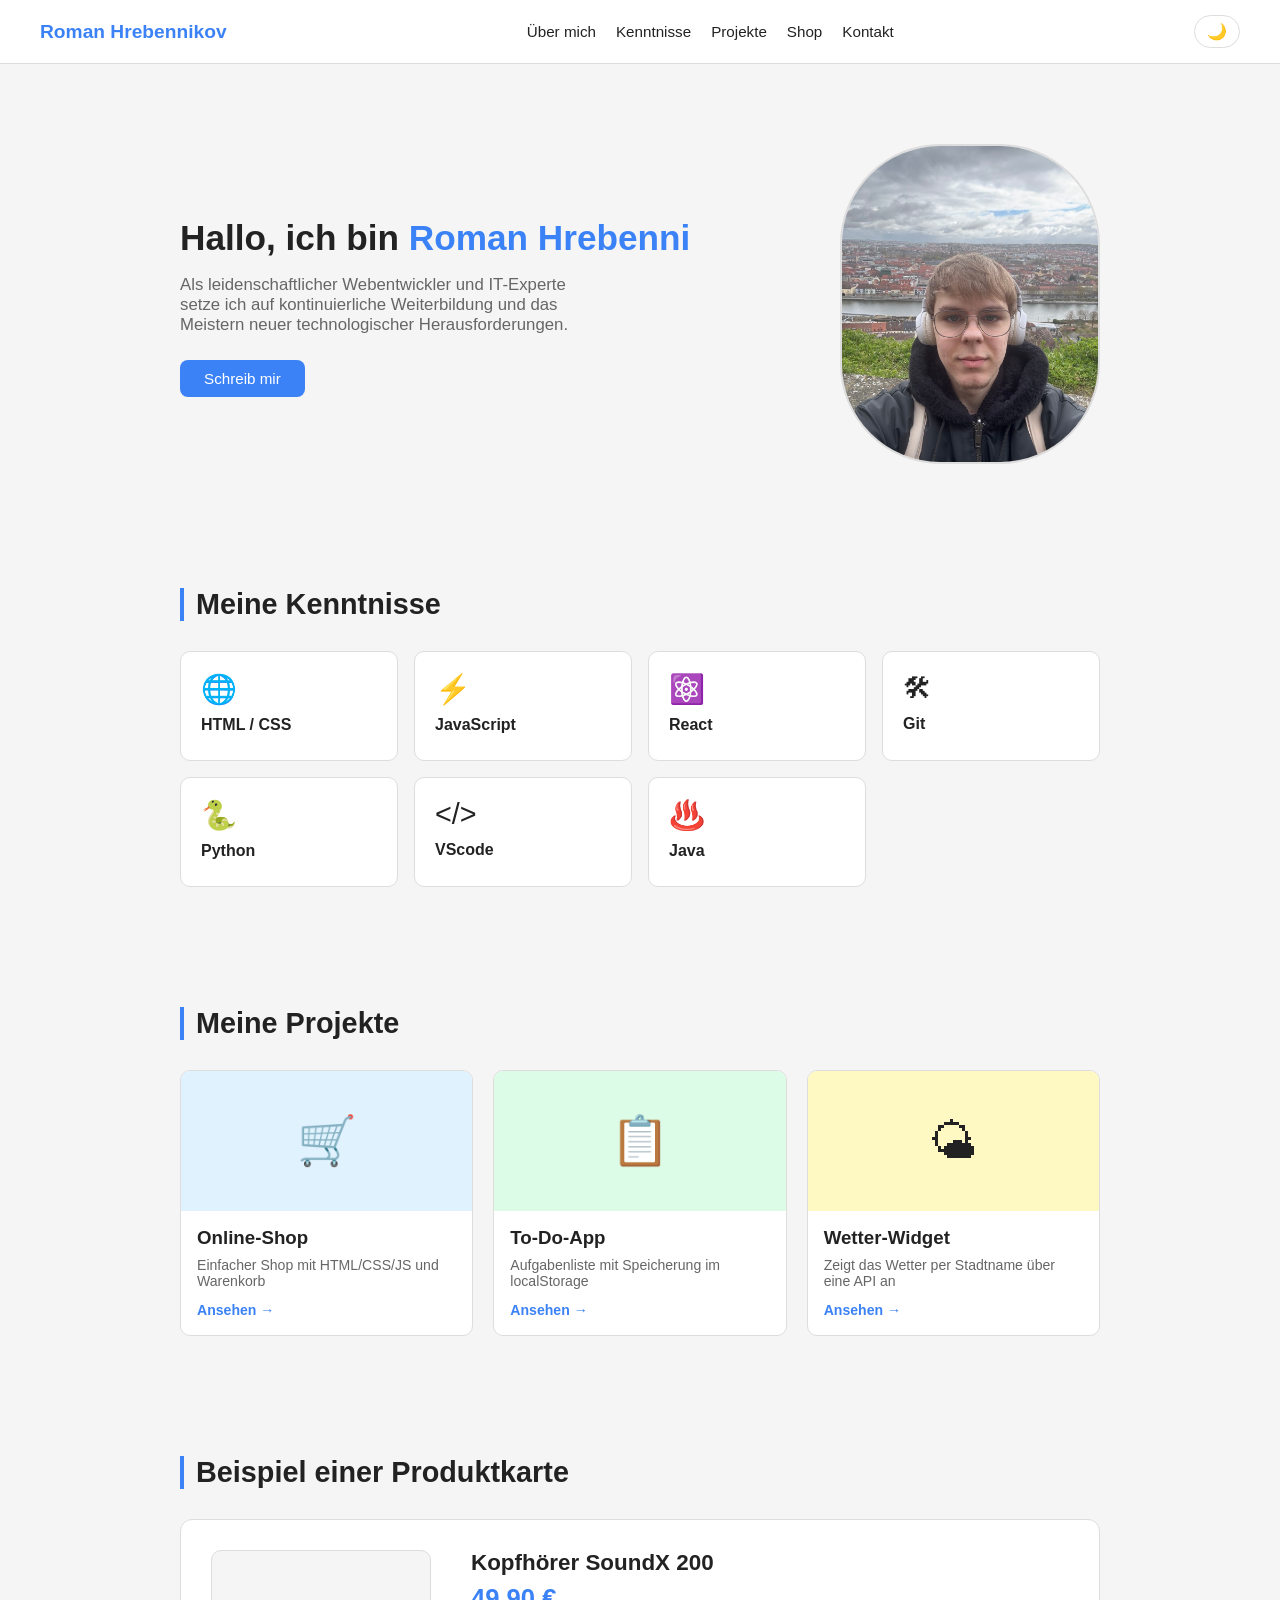
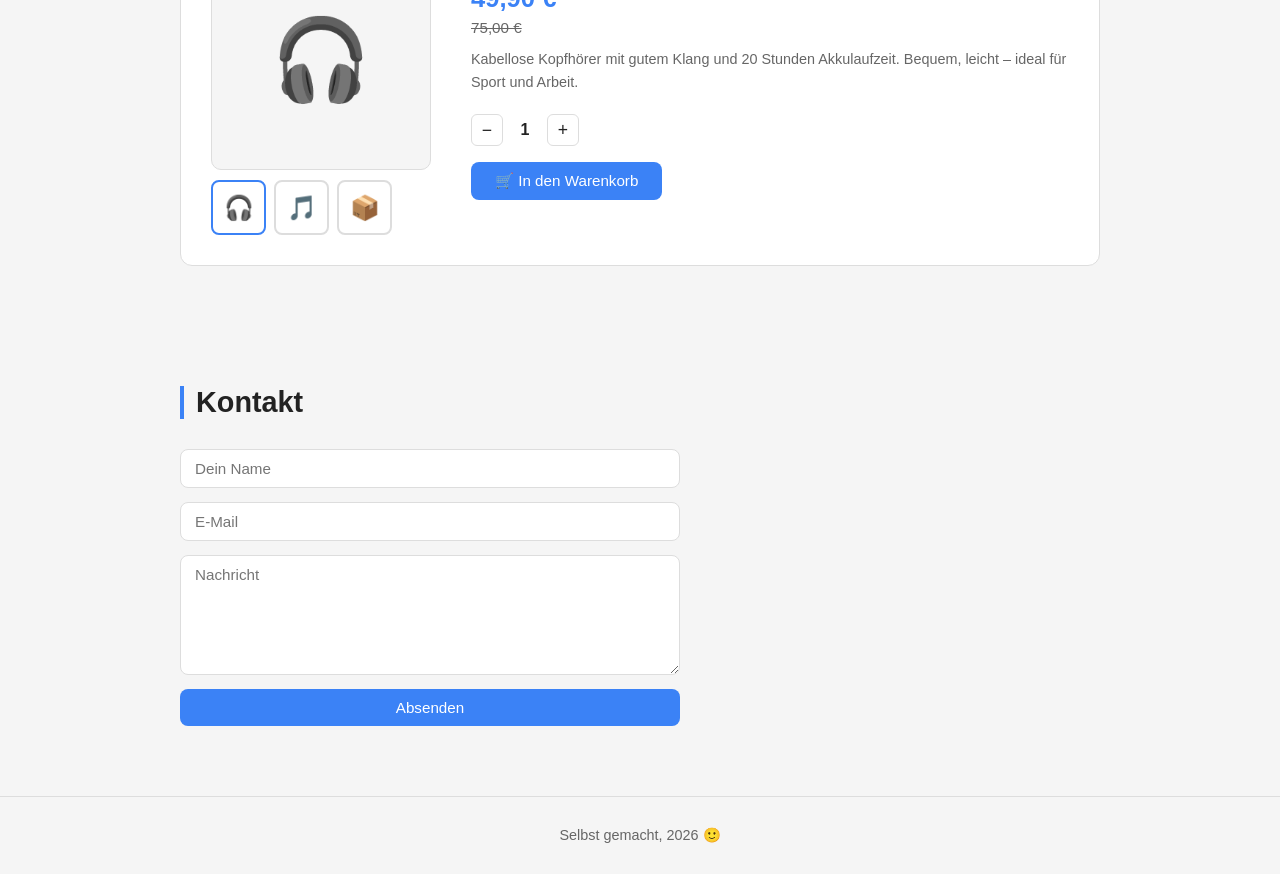
==== index.html @ b85b89f7 "second" ====
<!DOCTYPE html>
<html lang="de">
<head>
  <meta charset="UTF-8" />
  <meta name="viewport" content="width=device-width, initial-scale=1.0"/>
  <title>Portfolio</title>
  <link rel="stylesheet" href="style.css" />
</head>
<body>

  <!-- Navbar -->
  <nav id="navbar">
    <div class="nav-logo">Roman Hrebennikov</div>
    <ul id="nav-links">
      <!-- Links werden per JS eingefügt -->
    </ul>
    <button id="theme-btn">🌙</button>
  </nav>

  <!-- Begrüßung -->
  <section id="hero">
    <div class="hero-text">
      <h1>Hallo, ich bin <span id="name-typed"></span></h1>
      <p>Als leidenschaftlicher Webentwickler und IT-Experte setze ich auf kontinuierliche Weiterbildung und das Meistern neuer technologischer Herausforderungen.</p>
      <a href="#contacts" class="btn">Schreib mir</a>
    </div>
    <div class="hero-photo">
<img src="Photo_logo.jpg" alt="Foto">
    </div>
  </section>

  <!-- Kenntnisse -->
  <section id="skills">
    <h2>Meine Kenntnisse</h2>
    <div id="skills-list">
      <!-- Karten werden per JS eingefügt -->
    </div>
  </section>

  <!-- Projekte -->
  <section id="projects">
    <h2>Meine Projekte</h2>
    <div id="projects-list">
      <!-- Karten werden per JS eingefügt -->
    </div>
  </section>

  <!-- Produktkarte -->
  <section id="product">
    <h2>Beispiel einer Produktkarte</h2>
    <div id="product-card">
      <!-- Wird per JS eingefügt -->
    </div>
  </section>

  <!-- Kontakt -->
  <section id="contacts">
    <h2>Kontakt</h2>
    <form id="contact-form">
      <input type="text"  id="form-name"    placeholder="Dein Name"   required />
      <input type="email" id="form-email"   placeholder="E-Mail"      required />
      <textarea           id="form-message" placeholder="Nachricht"   required></textarea>
      <button type="submit" class="btn">Absenden</button>
    </form>
    <p id="form-result"></p>
  </section>

  <footer>
    <p>Selbst gemacht, 2026 🙂</p>
  </footer>

  <script src="script.js"></script>
</body>
</html>
---- style.css ----
/* Общие переменные для тем */
:root {
  --bg: #f5f5f5;
  --text: #222;
  --card-bg: #fff;
  --border: #ddd;
  --accent: #3b82f6;
  --accent-dark: #2563eb;
  --nav-bg: #fff;
  --muted: #666;
}

body.dark {
  --bg: #1a1a2e;
  --text: #e0e0e0;
  --card-bg: #16213e;
  --border: #333;
  --accent: #60a5fa;
  --accent-dark: #3b82f6;
  --nav-bg: #0f0f1a;
  --muted: #999;
}

* {
  margin: 0;
  padding: 0;
  box-sizing: border-box;
}

body {
  font-family: Arial, sans-serif;
  background: var(--bg);
  color: var(--text);
  transition: background 0.3s, color 0.3s;
}

/* Навбар */
nav {
  display: flex;
  align-items: center;
  justify-content: space-between;
  padding: 15px 40px;
  background: var(--nav-bg);
  border-bottom: 1px solid var(--border);
  position: sticky;
  top: 0;
  z-index: 100;
  transition: background 0.3s;
}

.nav-logo {
  font-size: 1.2rem;
  font-weight: bold;
  color: var(--accent);
}

#nav-links {
  display: flex;
  gap: 20px;
  list-style: none;
}

#nav-links a {
  text-decoration: none;
  color: var(--text);
  font-size: 0.95rem;
  transition: color 0.2s;
}

#nav-links a:hover {
  color: var(--accent);
}

#theme-btn {
  background: none;
  border: 1px solid var(--border);
  padding: 6px 12px;
  border-radius: 20px;
  cursor: pointer;
  font-size: 1rem;
  color: var(--text);
  transition: border-color 0.2s;
}

#theme-btn:hover {
  border-color: var(--accent);
}

/* Секции */
section {
  padding: 60px 40px;
  max-width: 1000px;
  margin: 0 auto;
}

section h2 {
  font-size: 1.8rem;
  margin-bottom: 30px;
  border-left: 4px solid var(--accent);
  padding-left: 12px;
}

/* Герой */
#hero {
  display: flex;
  align-items: center;
  justify-content: space-between;
  gap: 40px;
  padding-top: 80px;
  max-width: 1000px;
  margin: 0 auto;
}

.hero-text h1 {
  font-size: 2.2rem;
  margin-bottom: 15px;
  line-height: 1.3;
}

.hero-text h1 span {
  color: var(--accent);
}

.hero-text p {
  color: var(--muted);
  font-size: 1.05rem;
  margin-bottom: 25px;
  max-width: 420px;
}

.hero-photo {
  flex-shrink: 0;
}

.photo-placeholder {
  width: 260px;
  height: 320px;
  background: var(--card-bg);
  border: 2px dashed var(--border);
  border-radius: 12px;
  display: flex;
  align-items: center;
  justify-content: center;
  font-size: 1.1rem;
  color: var(--muted);
}

/* Если вставите настоящее фото */
.hero-photo img {
  width: 260px;
  height: 320px;
  object-fit: cover;
  border-radius: 100px;
  border: 2px solid var(--border);
}

/* Кнопка */
.btn {
  display: inline-block;
  background: var(--accent);
  color: #fff;
  padding: 10px 24px;
  border-radius: 8px;
  text-decoration: none;
  font-size: 0.95rem;
  border: none;
  cursor: pointer;
  transition: background 0.2s, transform 0.1s;
}

.btn:hover {
  background: var(--accent-dark);
  transform: translateY(-1px);
}

/* Навыки */
#skills-list {
  display: grid;
  grid-template-columns: repeat(auto-fit, minmax(200px, 1fr));
  gap: 16px;
}

.skill-card {
  background: var(--card-bg);
  border: 1px solid var(--border);
  border-radius: 10px;
  padding: 20px;
  transition: transform 0.2s, box-shadow 0.2s;
}

.skill-card:hover {
  transform: translateY(-3px);
  box-shadow: 0 6px 20px rgba(0,0,0,0.1);
}

.skill-card .icon {
  font-size: 1.8rem;
  margin-bottom: 10px;
}

.skill-card h3 {
  font-size: 1rem;
  margin-bottom: 6px;
}

/* Прогресс-бар */
.progress-bg {
  height: 6px;
  background: var(--border);
  border-radius: 10px;
  margin-top: 10px;
}

.progress-fill {
  height: 100%;
  background: var(--accent);
  border-radius: 10px;
  width: 0;
  transition: width 1s ease;
}

/* Проекты */
#projects-list {
  display: grid;
  grid-template-columns: repeat(auto-fit, minmax(280px, 1fr));
  gap: 20px;
}

.project-card {
  background: var(--card-bg);
  border: 1px solid var(--border);
  border-radius: 10px;
  overflow: hidden;
  transition: transform 0.2s, box-shadow 0.2s;
}

.project-card:hover {
  transform: translateY(-4px);
  box-shadow: 0 8px 24px rgba(0,0,0,0.12);
}

.project-thumb {
  height: 140px;
  display: flex;
  align-items: center;
  justify-content: center;
  font-size: 3rem;
}

.project-body {
  padding: 16px;
}

.project-body h3 {
  margin-bottom: 8px;
}

.project-body p {
  font-size: 0.88rem;
  color: var(--muted);
  margin-bottom: 12px;
}

.project-body a {
  color: var(--accent);
  text-decoration: none;
  font-size: 0.88rem;
  font-weight: bold;
}

.project-body a:hover {
  text-decoration: underline;
}

/* Карточка товара */
#product-card {
  display: flex;
  gap: 40px;
  background: var(--card-bg);
  border: 1px solid var(--border);
  border-radius: 12px;
  padding: 30px;
  align-items: flex-start;
  flex-wrap: wrap;
}

.product-img-block {
  display: flex;
  flex-direction: column;
  gap: 10px;
}

.product-main-img {
  width: 220px;
  height: 220px;
  background: var(--bg);
  border: 1px solid var(--border);
  border-radius: 10px;
  display: flex;
  align-items: center;
  justify-content: center;
  font-size: 5rem;
}

.product-thumbs-row {
  display: flex;
  gap: 8px;
}

.product-thumb {
  width: 55px;
  height: 55px;
  border: 2px solid var(--border);
  border-radius: 8px;
  display: flex;
  align-items: center;
  justify-content: center;
  font-size: 1.5rem;
  cursor: pointer;
  transition: border-color 0.2s;
}

.product-thumb:hover,
.product-thumb.active {
  border-color: var(--accent);
}

.product-details {
  flex: 1;
  min-width: 200px;
}

.product-details h3 {
  font-size: 1.4rem;
  margin-bottom: 8px;
}

.product-price {
  font-size: 1.6rem;
  font-weight: bold;
  color: var(--accent);
  margin-bottom: 6px;
}

.product-price-old {
  font-size: 0.95rem;
  color: var(--muted);
  text-decoration: line-through;
  margin-bottom: 12px;
}

.product-details p {
  color: var(--muted);
  font-size: 0.9rem;
  margin-bottom: 20px;
  line-height: 1.6;
}

.qty-row {
  display: flex;
  align-items: center;
  gap: 10px;
  margin-bottom: 16px;
}

.qty-row button {
  width: 32px;
  height: 32px;
  border: 1px solid var(--border);
  background: var(--card-bg);
  color: var(--text);
  font-size: 1.1rem;
  border-radius: 6px;
  cursor: pointer;
}

.qty-row button:hover {
  border-color: var(--accent);
  color: var(--accent);
}

#qty-display {
  font-size: 1rem;
  font-weight: bold;
  min-width: 24px;
  text-align: center;
}

.cart-msg {
  margin-top: 10px;
  color: green;
  font-size: 0.9rem;
  min-height: 20px;
}

/* Форма */
#contact-form {
  display: flex;
  flex-direction: column;
  gap: 14px;
  max-width: 500px;
}

#contact-form input,
#contact-form textarea {
  padding: 10px 14px;
  border: 1px solid var(--border);
  border-radius: 8px;
  background: var(--card-bg);
  color: var(--text);
  font-size: 0.95rem;
  font-family: inherit;
  outline: none;
  transition: border-color 0.2s;
}

#contact-form input:focus,
#contact-form textarea:focus {
  border-color: var(--accent);
}

#contact-form textarea {
  min-height: 120px;
  resize: vertical;
}

#form-result {
  margin-top: 10px;
  color: var(--accent);
  font-size: 0.95rem;
}

/* Футер */
footer {
  text-align: center;
  padding: 30px;
  border-top: 1px solid var(--border);
  color: var(--muted);
  font-size: 0.9rem;
}

/* Адаптивность */
@media (max-width: 700px) {
  nav {
    padding: 12px 20px;
  }

  #nav-links {
    display: none; /* на мобиле пока скрываем, можно добавить бургер */
  }

  #hero {
    flex-direction: column;
    padding-top: 40px;
    text-align: center;
  }

  .hero-text p {
    max-width: 100%;
  }

  section {
    padding: 40px 20px;
  }

  #product-card {
    flex-direction: column;
    align-items: center;
  }
}
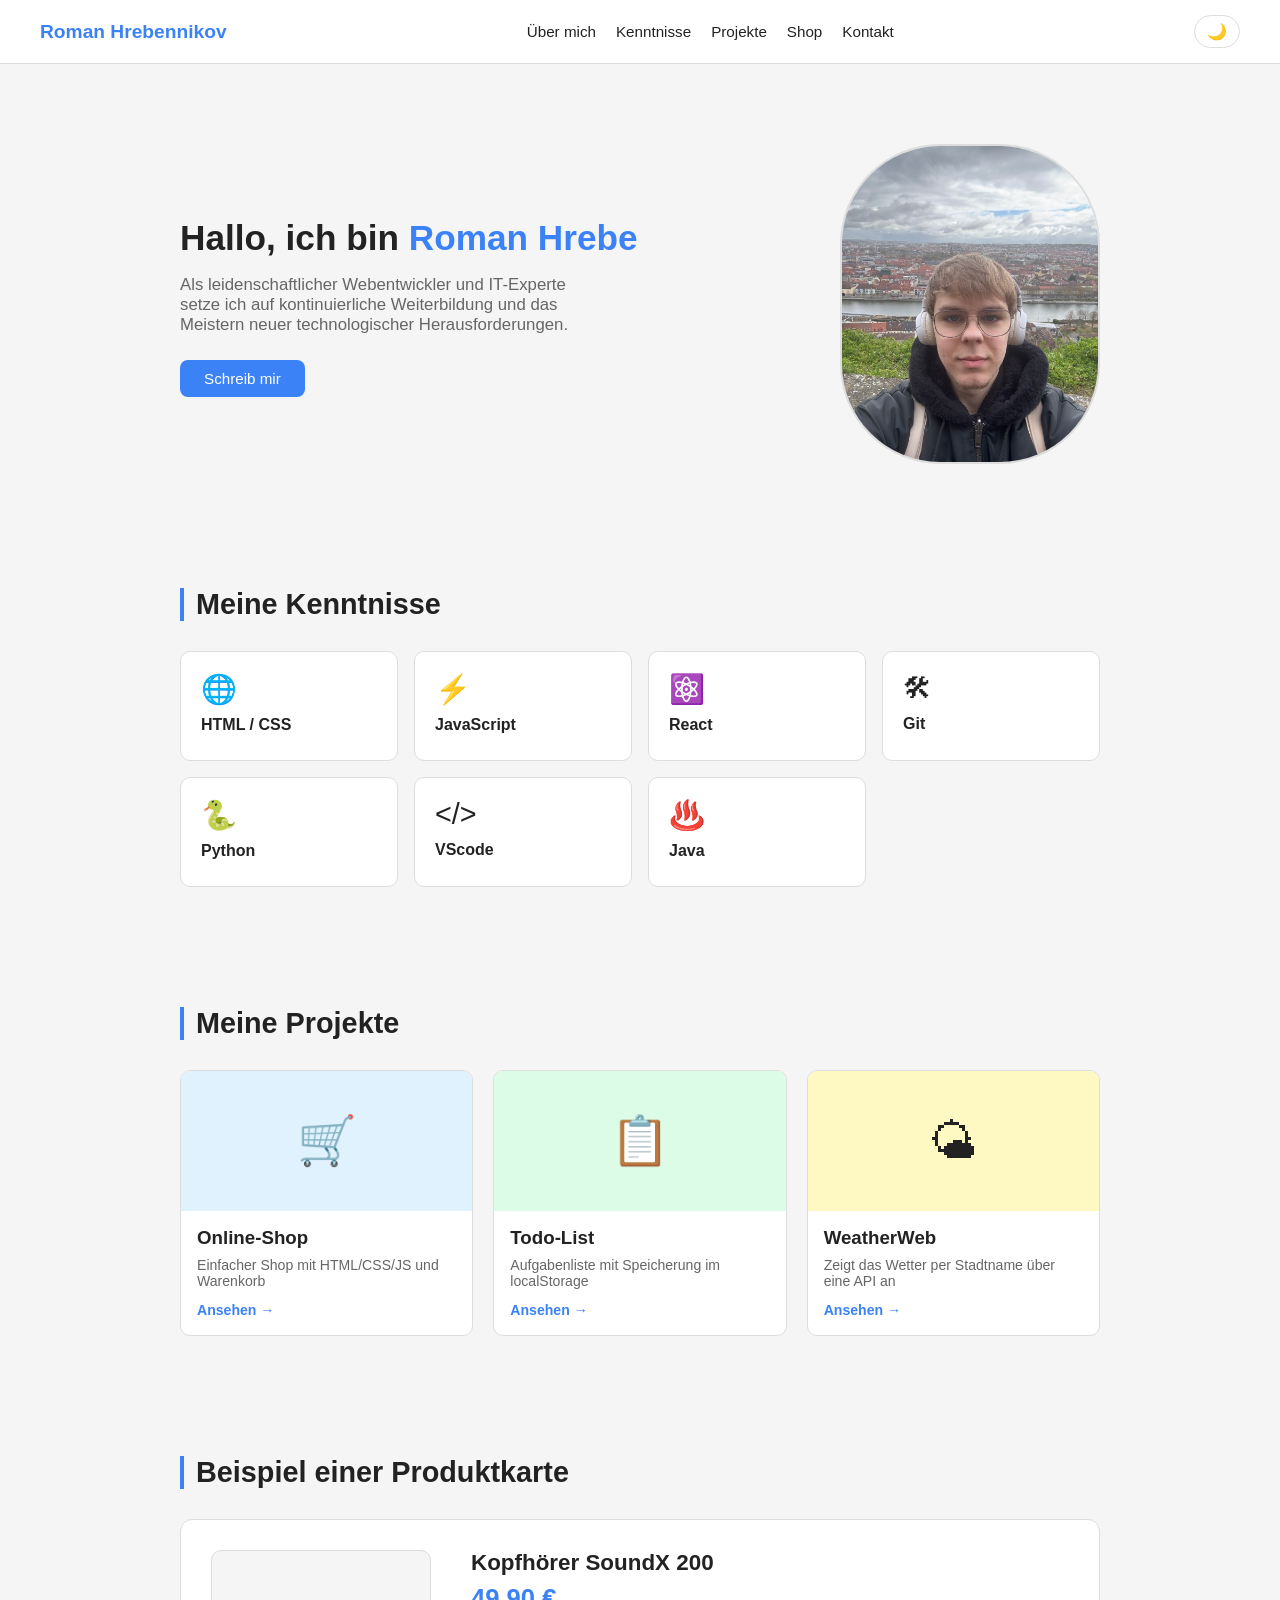
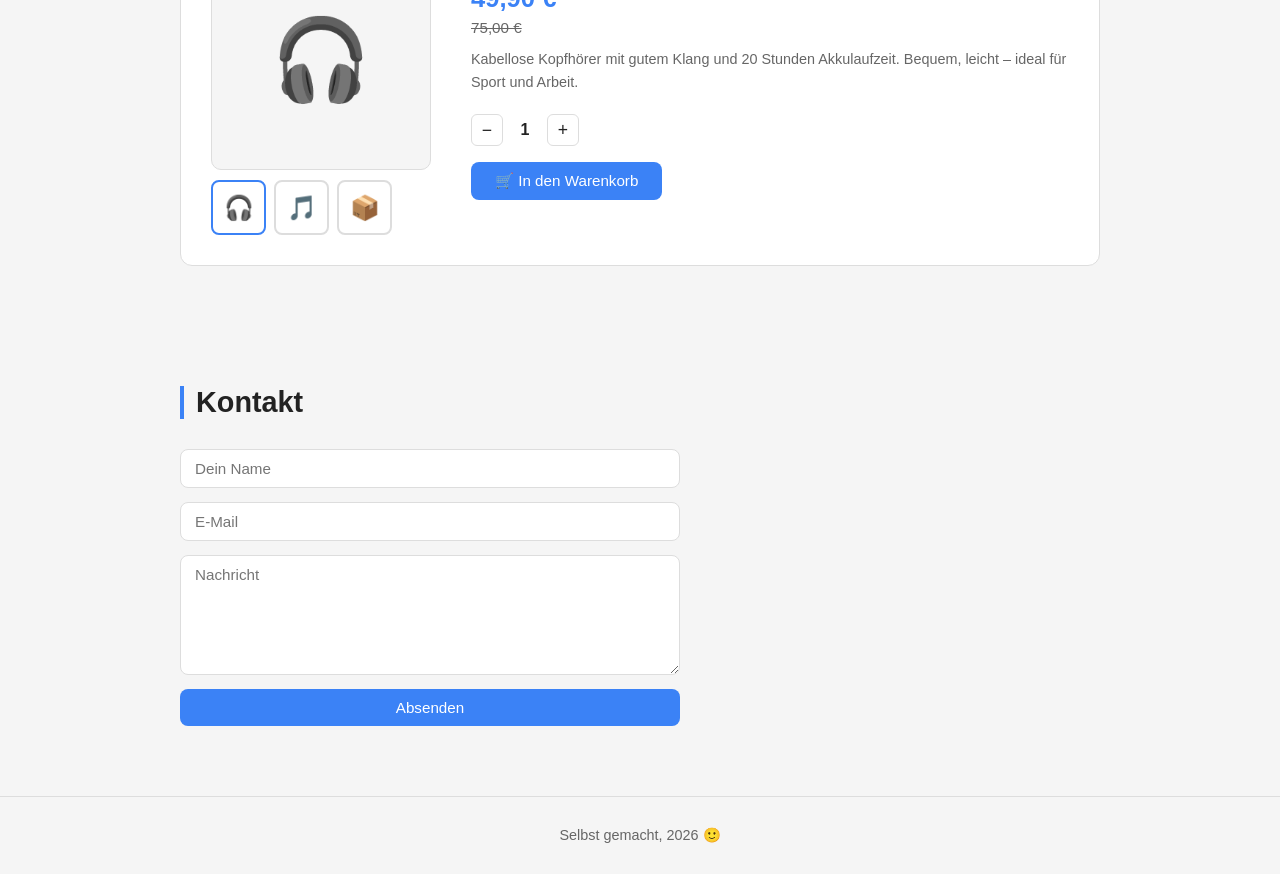
==== commit f9d0a832: "update project" ====
--- a/index.html
+++ b/index.html
@@ -25,7 +25,7 @@
       <a href="#contacts" class="btn">Schreib mir</a>
     </div>
     <div class="hero-photo">
-<img src="Photo_logo.jpg" alt="Foto">
+ <img src="Photo_logo.jpg" alt="Foto">
     </div>
   </section>
 
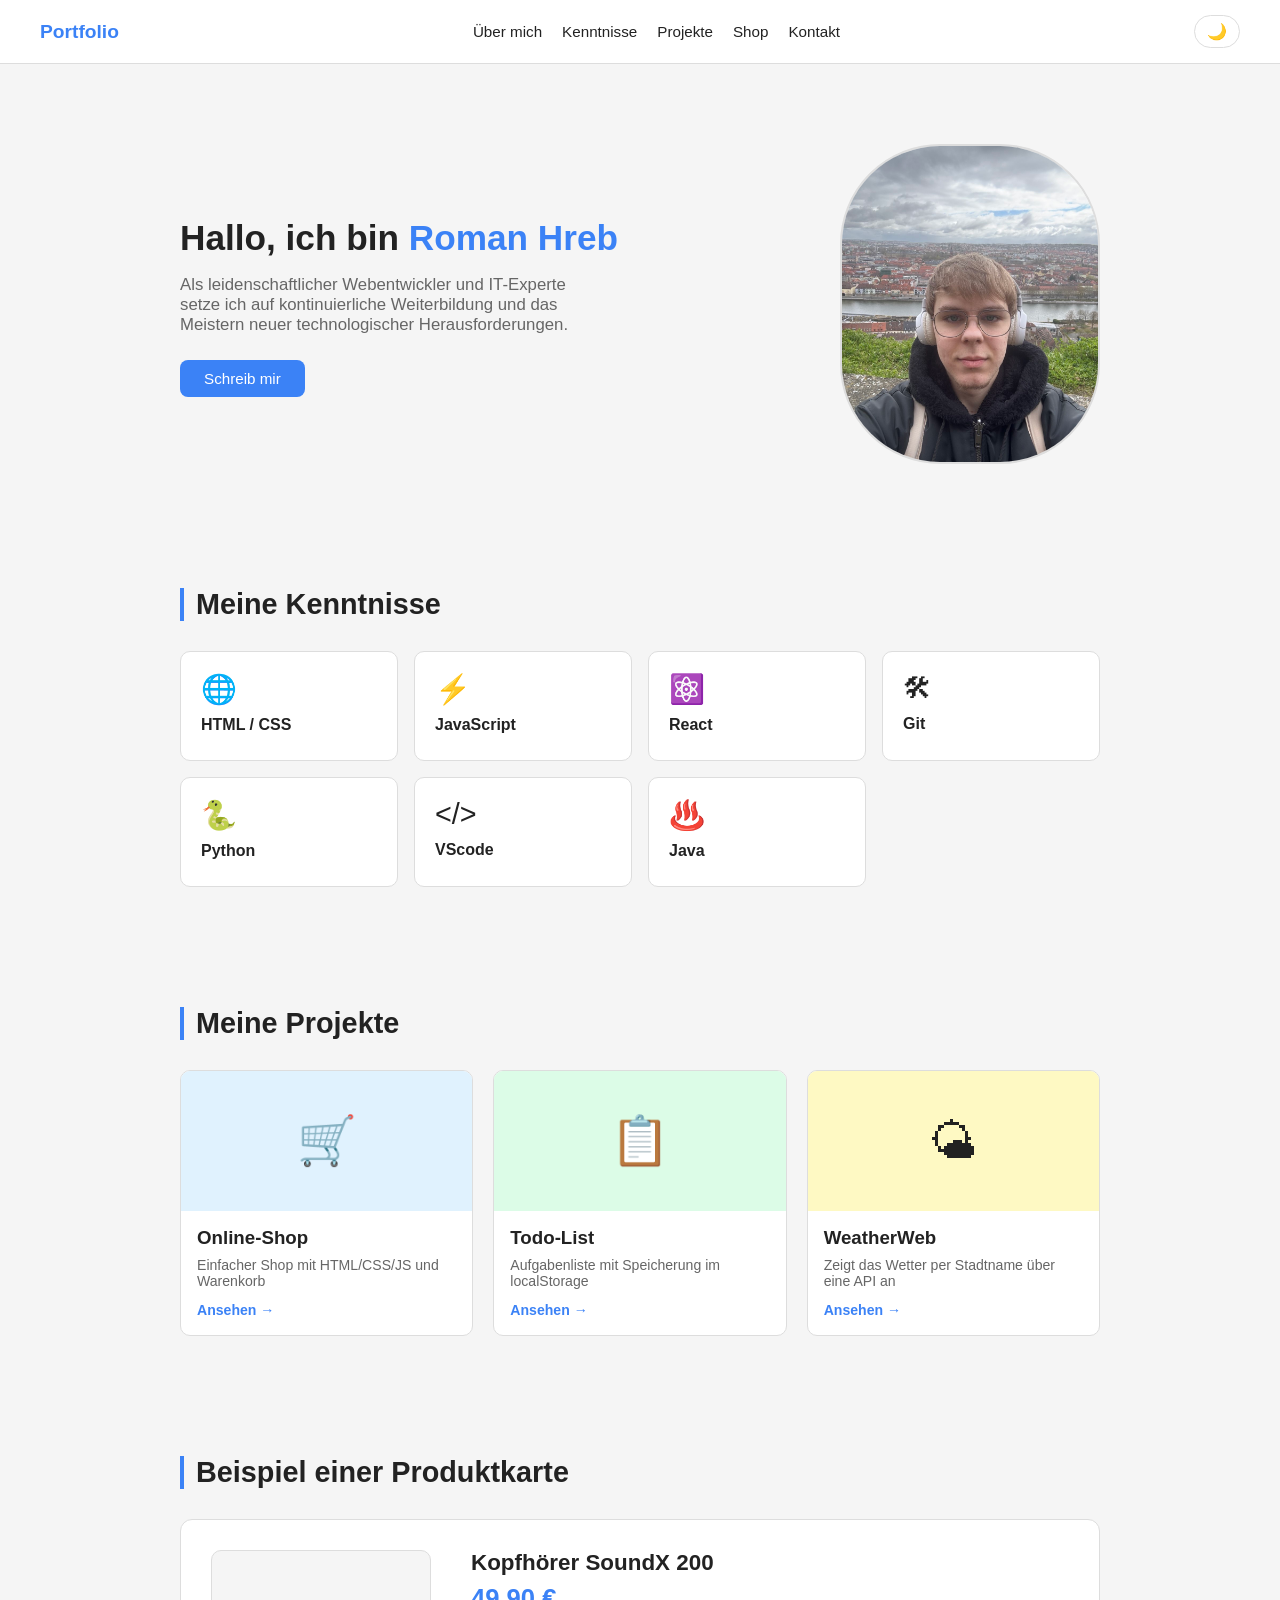
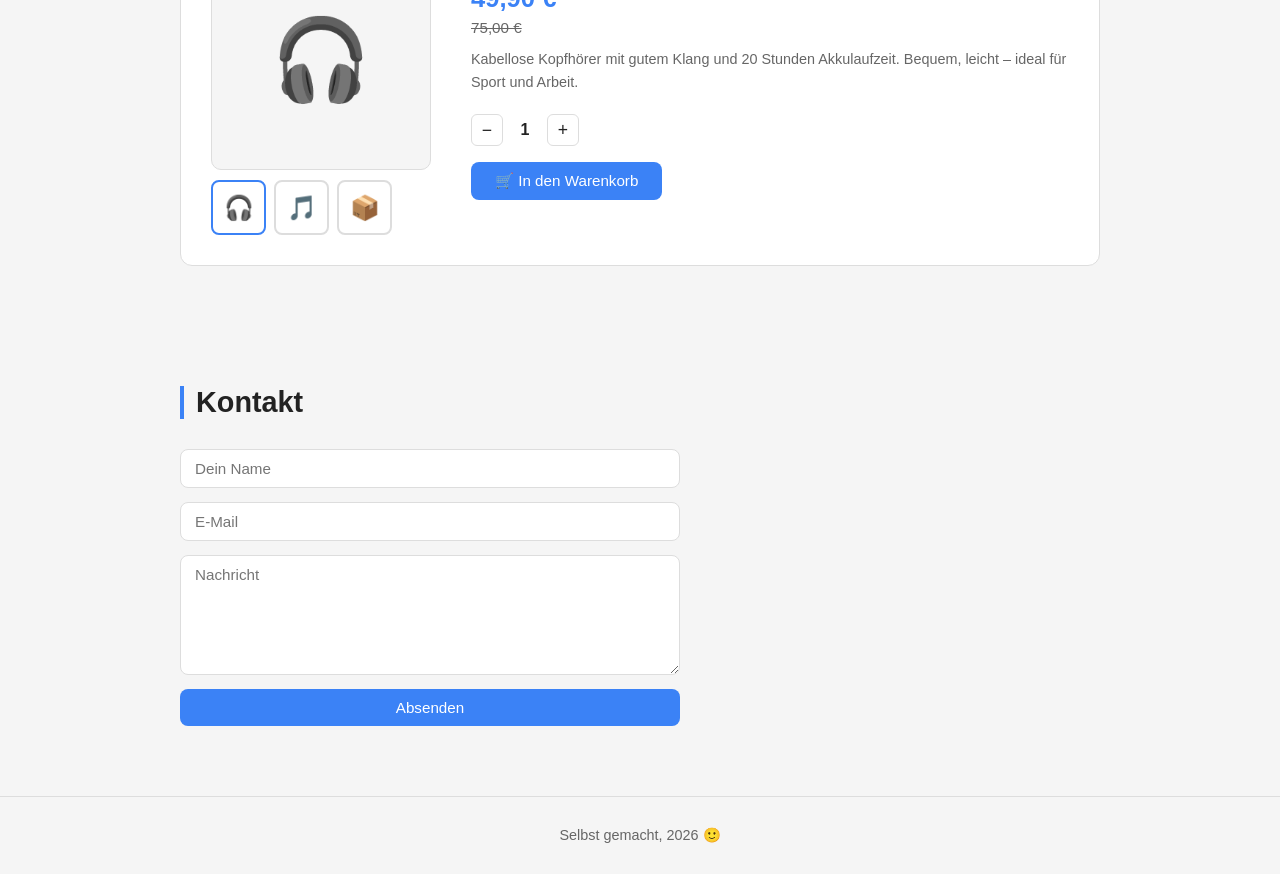
==== commit 94c6795c: "Update navbar logo text to 'Portfolio'" ====
--- a/index.html
+++ b/index.html
@@ -10,7 +10,7 @@
 
   <!-- Navbar -->
   <nav id="navbar">
-    <div class="nav-logo">Roman Hrebennikov</div>
+    <div class="nav-logo">Portfolio</div>
     <ul id="nav-links">
       <!-- Links werden per JS eingefügt -->
     </ul>
